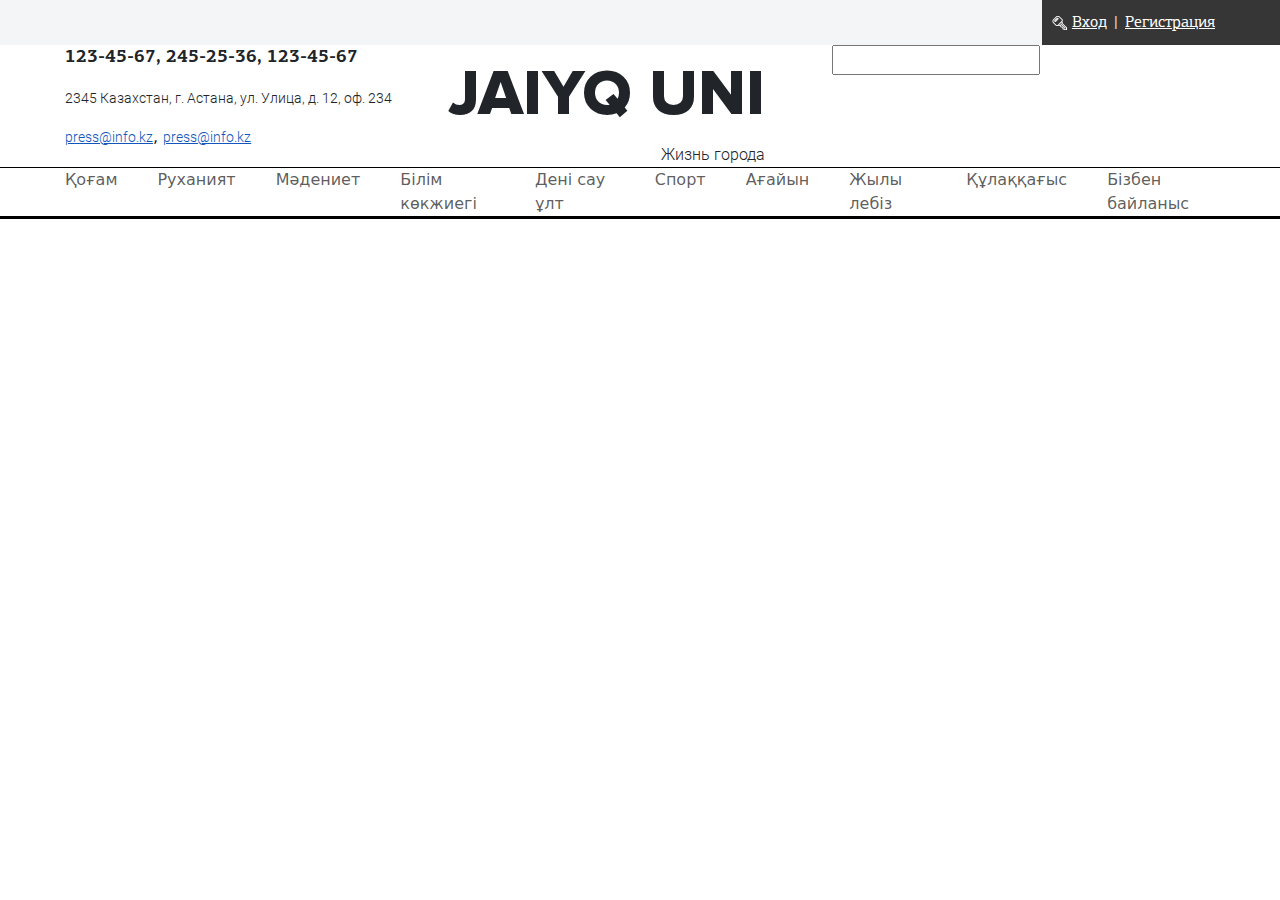
==== docs/index.html @ 7337d273 "navbar" ====
<!DOCTYPE html>
<html lang="en">

<head>
    <meta charset="UTF-8">
    <meta http-equiv="X-UA-Compatible" content="IE=edge">
    <meta name="viewport" content="width=device-width, initial-scale=1.0">
    <title>Gazeta</title>

    <link rel="stylesheet" href="assets/css/bootstrap.css">
    <link rel="stylesheet" href="style.css">

    <nav class="navbar navbar-expand-lg">
        <div class="headline">
            <p class="headline-text">
                <span>Құрметті оқырман! «Жайық үні - Жизнь города» газетінің II жартыжылдығына жазылу науқаны жүргізілуде! Құрметті оқырман! «Жайық үні - Жизнь города» газетінің II жартыжылдығына жазылу науқаны жүргізілуде!</span>
            </p>
            <div class="headline-login">
                <img class="headline-login__decoration" src="assets/images/key.png" alt="">
                <a href="#" class="headline-login__btn">Вход</a>
                <a href="#" class="headline-login__btn">Регистрация</a>
            </div>
        </div>
        <div class="navbar-content">
            <div class="navbar-contacts">
                <p class="navbar-contacts__tel">
                    123-45-67, 245-25-36, 123-45-67
                </p>
                <p class="navbar-contacts__address">
                    2345 Казахстан, г. Астана, ул. Улица, д. 12, оф. 234
                </p>
                <p class="navbar-contacts__email">
                    <a href="mailto:press@info.kz">press@info.kz</a>, <a href="mailto:press@info.kz">press@info.kz</a>
                </p>
            </div>
            <div class="navbar-logo">
                <span class="navbar-logo__wrapper">
                    <span class="navbar-logo__title">
                        JAIYQ UNI
                    </span>
                    <span class="navbar-logo__subtitle">
                        Жизнь города
                    </span>
                </span>
            </div>
            <div class="navbar-search">
                <input type="text">
            </div>
        </div>
        <button class="navbar-toggler" type="button" data-bs-toggle="collapse" data-bs-target="#navbarNav" aria-controls="navbarNav" aria-expanded="false" aria-label="Toggle navigation">
            <span class="navbar-toggler-icon"></span>
        </button>
        <div class="collapse navbar-collapse" id="navbarNav">
            <ul class="navbar-nav">
                <li class="nav-item">
                    <a class="nav-link" href="#">Қоғам</a>
                </li>
                <li class="nav-item">
                    <a class="nav-link" href="#">Руханият</a>
                </li>
                <li class="nav-item">
                    <a class="nav-link" href="#">Мәдениет</a>
                </li>
                <li class="nav-item">
                    <a class="nav-link" href="#">Білім көкжиегі</a>
                </li>
                <li class="nav-item">
                    <a class="nav-link" href="#">Дені сау ұлт</a>
                </li>
                <li class="nav-item">
                    <a class="nav-link" href="#">Спорт</a>
                </li>
                <li class="nav-item">
                    <a class="nav-link" href="#">Ағайын</a>
                </li>
                <li class="nav-item">
                    <a class="nav-link" href="#">Жылы лебіз</a>
                </li>
                <li class="nav-item">
                    <a class="nav-link" href="#">Құлаққағыс</a>
                </li>
                <li class="nav-item">
                    <a class="nav-link" href="#">Бізбен байланыс</a>
                </li>
            </ul>
        </div>
    </nav>
</head>

<body>


    <script src="assets/js/bootstrap.bundle.js"></script>

    <!-- Google tag (gtag.js) -->
    <script async src="https://www.googletagmanager.com/gtag/js?id=G-7WZF15NX96"></script>
    <script>
        window.dataLayer = window.dataLayer || [];

        function gtag() {
            dataLayer.push(arguments);
        }
        gtag('js', new Date());

        gtag('config', 'G-7WZF15NX96');
    </script>
</body>

</html>
---- docs/style.css ----
@font-face {
  font-family: "Roboto";
  src: url("assets/fonts/Roboto-Light.ttf") format("truetype");
  font-weight: 300;
  font-display: swap;
}
@font-face {
  font-family: "PF Centro Slab Pro";
  src: url("assets/fonts/PFCentroSlabPro-Regular.otf") format("opentype");
  font-weight: 400;
  font-display: swap;
}
@font-face {
  font-family: "PF Centro Slab Pro";
  src: url("assets/fonts/PFCentroSlabPro-Bold.otf") format("opentype");
  font-weight: 700;
  font-display: swap;
}
@font-face {
  font-family: "Proxima Nova";
  src: url("assets/fonts/ProximaNova-Extrabld.ttf") format("truetype");
  font-weight: 800;
  font-display: swap;
}
.navbar {
  flex-wrap: wrap;
  padding: 0;
}
.navbar-content {
  flex-basis: 100%;
  display: flex;
  padding: 0 65px;
}
.navbar-nav {
  border-top: 1px solid #000;
  border-bottom: 3px solid #000;
  width: 100%;
  padding: 0 65px;
}
.navbar-contacts, .navbar-logo, .navbar-search {
  flex-basis: 33.33%;
}
.navbar-logo__title {
  font-family: "Proxima Nova", sans-serif;
  font-weight: 800;
  font-size: 65px;
  margin: 0;
}
.navbar-logo__subtitle {
  font-family: "Roboto", sans-serif;
  font-weight: 300;
  font-size: 16px;
  margin: 0;
}
.navbar-logo__wrapper {
  display: inline-flex;
  flex-direction: column;
  align-items: flex-end;
}
.navbar-contacts__tel {
  font-family: "PF Centro Slab Pro", sans-serif;
  font-weight: 700;
  font-size: 18px;
}
.navbar-contacts__address {
  font-family: "Roboto", sans-serif;
  font-weight: 300;
  font-size: 14px;
}
.navbar-contacts__email a {
  color: #1357bc;
  font-family: "Roboto", sans-serif;
  font-weight: 300;
  font-size: 14px;
}

.nav-link {
  padding: 0 !important;
}
.nav-item {
  margin-right: 40px;
}
.nav-item:last-child {
  margin-right: 0;
}

.headline {
  display: flex;
  flex-basis: 100%;
  justify-content: space-between;
  background: #f3f5f7;
  position: relative;
  height: 45px;
  padding: 0 65px;
}
.headline-text {
  overflow: hidden;
  max-width: 935px;
  margin: 0;
  display: flex;
  align-items: center;
  font-family: "Roboto", sans-serif;
  font-weight: 300;
  font-size: 14px;
}
.headline-text:hover span {
  animation-play-state: paused;
}
.headline-text span {
  white-space: nowrap;
  transform: translateX(-100%);
  animation: headline 30s infinite;
}
.headline-login {
  position: absolute;
  bottom: 0;
  right: 0;
  background: #363636;
  padding: 10px 65px 10px 10px;
}
.headline-login__btn {
  font-family: "PF Centro Slab Pro", sans-serif;
  font-weight: 400;
  background: none;
  border: none;
  color: #fff;
}
.headline-login__btn:first-of-type::after {
  content: "|";
  padding: 0 2px 0 7px;
}
.headline-login__btn:hover {
  text-decoration: underline dotted;
}
@keyframes headline {
  0% {
    transform: translateX(-100%);
  }
  100% {
    transform: translateX(0);
  }
}
/*# sourceMappingURL=style.css.map */
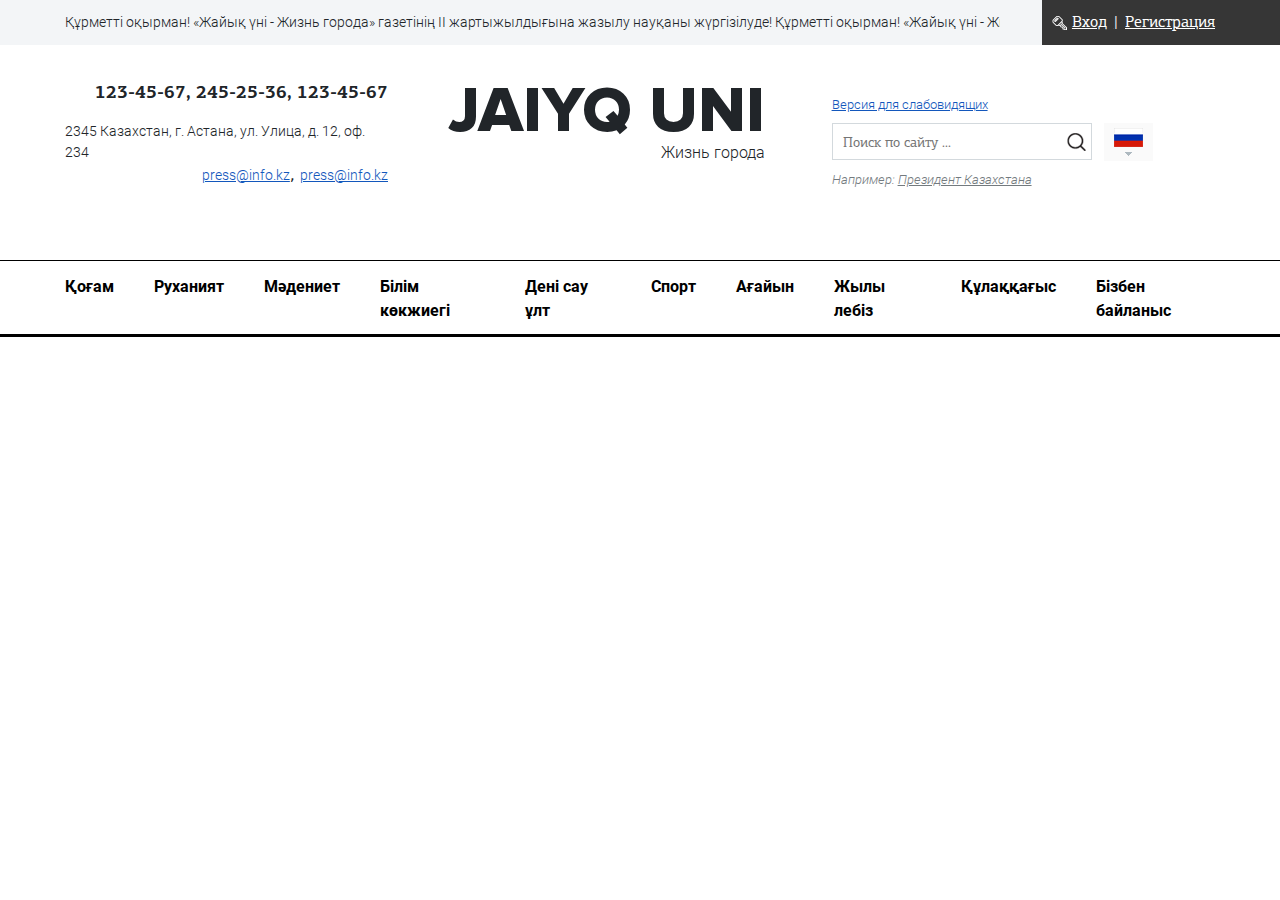
==== commit c674c530: "navbar" ====
--- a/docs/index.html
+++ b/docs/index.html
@@ -23,15 +23,17 @@
         </div>
         <div class="navbar-content">
             <div class="navbar-contacts">
-                <p class="navbar-contacts__tel">
-                    123-45-67, 245-25-36, 123-45-67
-                </p>
-                <p class="navbar-contacts__address">
-                    2345 Казахстан, г. Астана, ул. Улица, д. 12, оф. 234
-                </p>
-                <p class="navbar-contacts__email">
-                    <a href="mailto:press@info.kz">press@info.kz</a>, <a href="mailto:press@info.kz">press@info.kz</a>
-                </p>
+                <div class="navbar-contacts__wrapper">
+                    <p class="navbar-contacts__tel">
+                        123-45-67, 245-25-36, 123-45-67
+                    </p>
+                    <p class="navbar-contacts__address">
+                        2345 Казахстан, г. Астана, ул. Улица, д. 12, оф. 234
+                    </p>
+                    <p class="navbar-contacts__email">
+                        <a href="mailto:press@info.kz">press@info.kz</a>, <a href="mailto:press@info.kz">press@info.kz</a>
+                    </p>
+                </div>
             </div>
             <div class="navbar-logo">
                 <span class="navbar-logo__wrapper">
@@ -44,7 +46,15 @@
                 </span>
             </div>
             <div class="navbar-search">
-                <input type="text">
+                <div class="navbar-search__search-box">
+                    <a class="navbar-search__low-version" href="#">Версия для слабовидящих</a>
+                    <input class="navbar-search__input" type="text" placeholder="Поиск по сайту ...">
+                    <span class="navbar-search__example">Например: <a href="#">Президент Казахстана</a></span>
+                </div>
+                <div class="navbar-search__select-language">
+                    <img class="navbar-search__select-language__flag" src="assets/images/ru_flag.png" alt="">
+                    <img class="navbar-search__select-language__arrow" src="assets/images/arrow-bottom.png" alt="">
+                </div>
             </div>
         </div>
         <button class="navbar-toggler" type="button" data-bs-toggle="collapse" data-bs-target="#navbarNav" aria-controls="navbarNav" aria-expanded="false" aria-label="Toggle navigation">
--- a/docs/style.css
+++ b/docs/style.css
@@ -2,6 +2,19 @@
   font-family: "Roboto";
   src: url("assets/fonts/Roboto-Light.ttf") format("truetype");
   font-weight: 300;
+  font-display: swap;
+}
+@font-face {
+  font-family: "Roboto";
+  src: url("assets/fonts/Roboto-LightItalic.ttf") format("truetype");
+  font-weight: 300;
+  font-style: italic;
+  font-display: swap;
+}
+@font-face {
+  font-family: "Roboto";
+  src: url("assets/fonts/Roboto-Bold.ttf") format("truetype");
+  font-weight: 700;
   font-display: swap;
 }
 @font-face {
@@ -30,21 +43,82 @@
   flex-basis: 100%;
   display: flex;
   padding: 0 65px;
+  margin: 36px 0 57px 0;
 }
 .navbar-nav {
   border-top: 1px solid #000;
   border-bottom: 3px solid #000;
   width: 100%;
   padding: 0 65px;
+  padding-top: 14px;
+  padding-bottom: 11px;
 }
 .navbar-contacts, .navbar-logo, .navbar-search {
   flex-basis: 33.33%;
+}
+.navbar-search {
+  display: flex;
+  flex-wrap: wrap;
+  align-items: center;
+}
+.navbar-search__search-box {
+  flex-basis: 80%;
+  display: flex;
+  flex-direction: column;
+  max-width: 260px;
+  margin-right: 12px;
+}
+.navbar-search__low-version {
+  margin-bottom: 9px;
+  color: #1357bc;
+  font-family: "Roboto", sans-serif;
+  font-weight: 300;
+  font-size: 13px;
+}
+.navbar-search__select-language {
+  background: #fafafa;
+  padding: 5px 10px;
+  display: inline-flex;
+  flex-direction: column;
+  align-items: center;
+}
+.navbar-search__select-language__flag {
+  margin-bottom: 5px;
+}
+.navbar-search__example {
+  color: #737a7e;
+  font-family: "Roboto", sans-serif;
+  font-weight: 300;
+  font-style: italic;
+  font-size: 13px;
+}
+.navbar-search__example a {
+  color: inherit;
+}
+.navbar-search__input {
+  background: url("assets/images/search.png");
+  background-repeat: no-repeat;
+  background-position: 98%;
+  border: 1px solid #d3d9dd;
+  padding-right: 30px;
+  padding-left: 10px;
+  height: 37px;
+  margin-bottom: 10px;
+}
+.navbar-search__input::placeholder {
+  font-family: "PF Centro Slab Pro", sans-serif;
+  font-weight: 400;
+  font-size: 14px;
+}
+.navbar-search__input:focus {
+  outline: none;
 }
 .navbar-logo__title {
   font-family: "Proxima Nova", sans-serif;
   font-weight: 800;
   font-size: 65px;
   margin: 0;
+  line-height: 60px;
 }
 .navbar-logo__subtitle {
   font-family: "Roboto", sans-serif;
@@ -57,25 +131,39 @@
   flex-direction: column;
   align-items: flex-end;
 }
+.navbar-contacts__wrapper {
+  max-width: 323px;
+}
 .navbar-contacts__tel {
   font-family: "PF Centro Slab Pro", sans-serif;
   font-weight: 700;
   font-size: 18px;
+  margin: 0 0 13px 0;
+  text-align: end;
 }
 .navbar-contacts__address {
   font-family: "Roboto", sans-serif;
   font-weight: 300;
   font-size: 14px;
+  margin: 0;
+}
+.navbar-contacts__email {
+  text-align: end;
 }
 .navbar-contacts__email a {
   color: #1357bc;
   font-family: "Roboto", sans-serif;
   font-weight: 300;
   font-size: 14px;
+  margin: 0;
 }
 
 .nav-link {
   padding: 0 !important;
+  font-family: "Roboto", sans-serif;
+  font-weight: 700;
+  font-size: 16px;
+  color: #000;
 }
 .nav-item {
   margin-right: 40px;
@@ -95,6 +183,7 @@
 }
 .headline-text {
   overflow: hidden;
+  width: 100%;
   max-width: 935px;
   margin: 0;
   display: flex;
@@ -108,8 +197,8 @@
 }
 .headline-text span {
   white-space: nowrap;
-  transform: translateX(-100%);
-  animation: headline 30s infinite;
+  transform: translateX(0);
+  animation: headline 20s infinite;
 }
 .headline-login {
   position: absolute;
@@ -134,10 +223,10 @@
 }
 @keyframes headline {
   0% {
-    transform: translateX(-100%);
+    transform: translateX(50%);
   }
   100% {
-    transform: translateX(0);
+    transform: translateX(-40%);
   }
 }
 /*# sourceMappingURL=style.css.map */
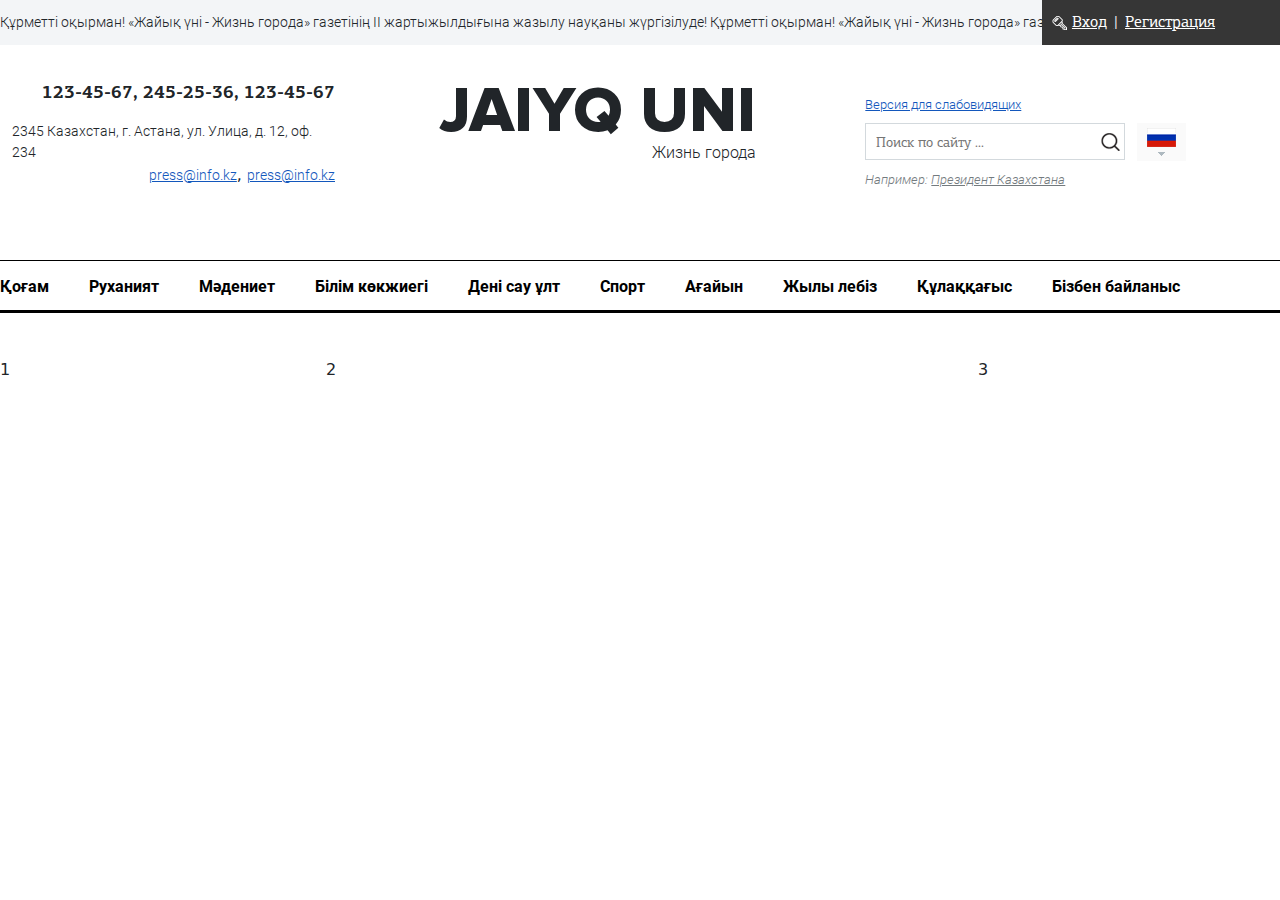
==== commit 2bf2223b: "first-screen" ====
--- a/docs/index.html
+++ b/docs/index.html
@@ -10,53 +10,53 @@
     <link rel="stylesheet" href="assets/css/bootstrap.css">
     <link rel="stylesheet" href="style.css">
 
-    <nav class="navbar navbar-expand-lg">
-        <div class="headline">
-            <p class="headline-text">
-                <span>Құрметті оқырман! «Жайық үні - Жизнь города» газетінің II жартыжылдығына жазылу науқаны жүргізілуде! Құрметті оқырман! «Жайық үні - Жизнь города» газетінің II жартыжылдығына жазылу науқаны жүргізілуде!</span>
-            </p>
-            <div class="headline-login">
-                <img class="headline-login__decoration" src="assets/images/key.png" alt="">
-                <a href="#" class="headline-login__btn">Вход</a>
-                <a href="#" class="headline-login__btn">Регистрация</a>
+    <div class="headline">
+        <p class="headline-text">
+            <span>Құрметті оқырман! «Жайық үні - Жизнь города» газетінің II жартыжылдығына жазылу науқаны жүргізілуде! Құрметті оқырман! «Жайық үні - Жизнь города» газетінің II жартыжылдығына жазылу науқаны жүргізілуде!</span>
+        </p>
+        <div class="headline-login">
+            <img class="headline-login__decoration" src="assets/images/key.png" alt="">
+            <a href="#" class="headline-login__btn">Вход</a>
+            <a href="#" class="headline-login__btn">Регистрация</a>
+        </div>
+    </div>
+    <div class="navbar-content row">
+        <div class="navbar-contacts col-12 col-lg-4">
+            <div class="navbar-contacts__wrapper">
+                <p class="navbar-contacts__tel">
+                    123-45-67, 245-25-36, 123-45-67
+                </p>
+                <p class="navbar-contacts__address">
+                    2345 Казахстан, г. Астана, ул. Улица, д. 12, оф. 234
+                </p>
+                <p class="navbar-contacts__email">
+                    <a href="mailto:press@info.kz">press@info.kz</a>, <a href="mailto:press@info.kz">press@info.kz</a>
+                </p>
             </div>
         </div>
-        <div class="navbar-content">
-            <div class="navbar-contacts">
-                <div class="navbar-contacts__wrapper">
-                    <p class="navbar-contacts__tel">
-                        123-45-67, 245-25-36, 123-45-67
-                    </p>
-                    <p class="navbar-contacts__address">
-                        2345 Казахстан, г. Астана, ул. Улица, д. 12, оф. 234
-                    </p>
-                    <p class="navbar-contacts__email">
-                        <a href="mailto:press@info.kz">press@info.kz</a>, <a href="mailto:press@info.kz">press@info.kz</a>
-                    </p>
-                </div>
+        <div class="navbar-logo col-12 col-lg-4">
+            <span class="navbar-logo__wrapper">
+                <span class="navbar-logo__title">
+                    JAIYQ UNI
+                </span>
+                <span class="navbar-logo__subtitle">
+                    Жизнь города
+                </span>
+            </span>
+        </div>
+        <div class="navbar-search col-12 col-lg-4">
+            <div class="navbar-search__search-box">
+                <a class="navbar-search__low-version" href="#">Версия для слабовидящих</a>
+                <input class="navbar-search__input" type="text" placeholder="Поиск по сайту ...">
+                <span class="navbar-search__example">Например: <a href="#">Президент Казахстана</a></span>
             </div>
-            <div class="navbar-logo">
-                <span class="navbar-logo__wrapper">
-                    <span class="navbar-logo__title">
-                        JAIYQ UNI
-                    </span>
-                    <span class="navbar-logo__subtitle">
-                        Жизнь города
-                    </span>
-                </span>
-            </div>
-            <div class="navbar-search">
-                <div class="navbar-search__search-box">
-                    <a class="navbar-search__low-version" href="#">Версия для слабовидящих</a>
-                    <input class="navbar-search__input" type="text" placeholder="Поиск по сайту ...">
-                    <span class="navbar-search__example">Например: <a href="#">Президент Казахстана</a></span>
-                </div>
-                <div class="navbar-search__select-language">
-                    <img class="navbar-search__select-language__flag" src="assets/images/ru_flag.png" alt="">
-                    <img class="navbar-search__select-language__arrow" src="assets/images/arrow-bottom.png" alt="">
-                </div>
+            <div class="navbar-search__select-language">
+                <img class="navbar-search__select-language__flag" src="assets/images/ru_flag.png" alt="">
+                <img class="navbar-search__select-language__arrow" src="assets/images/arrow-bottom.png" alt="">
             </div>
         </div>
+    </div>
+    <nav class="navbar navbar-expand-lg">
         <button class="navbar-toggler" type="button" data-bs-toggle="collapse" data-bs-target="#navbarNav" aria-controls="navbarNav" aria-expanded="false" aria-label="Toggle navigation">
             <span class="navbar-toggler-icon"></span>
         </button>
@@ -98,7 +98,11 @@
 </head>
 
 <body>
-
+    <div class="first-screen row">
+        <div class="col-3">1</div>
+        <div class="col-6">2</div>
+        <div class="col-3">3</div>
+    </div>
 
     <script src="assets/js/bootstrap.bundle.js"></script>
 
--- a/docs/style.css
+++ b/docs/style.css
@@ -41,20 +41,14 @@
 }
 .navbar-content {
   flex-basis: 100%;
-  display: flex;
-  padding: 0 65px;
   margin: 36px 0 57px 0;
 }
 .navbar-nav {
   border-top: 1px solid #000;
   border-bottom: 3px solid #000;
   width: 100%;
-  padding: 0 65px;
-  padding-top: 14px;
-  padding-bottom: 11px;
-}
-.navbar-contacts, .navbar-logo, .navbar-search {
-  flex-basis: 33.33%;
+  padding-top: 14px !important;
+  padding-bottom: 11px !important;
 }
 .navbar-search {
   display: flex;
@@ -172,6 +166,10 @@
   margin-right: 0;
 }
 
+.carousel-control-prev, .carousel-control-next {
+  color: #000;
+}
+
 .headline {
   display: flex;
   flex-basis: 100%;
@@ -179,12 +177,10 @@
   background: #f3f5f7;
   position: relative;
   height: 45px;
-  padding: 0 65px;
 }
 .headline-text {
   overflow: hidden;
   width: 100%;
-  max-width: 935px;
   margin: 0;
   display: flex;
   align-items: center;
@@ -223,10 +219,24 @@
 }
 @keyframes headline {
   0% {
-    transform: translateX(50%);
+    transform: translateX(100%);
   }
   100% {
-    transform: translateX(-40%);
+    transform: translateX(-100%);
   }
 }
+
+.first-screen {
+  display: flex;
+  margin-top: 45px;
+}
+.first-screen__item {
+  flex-basis: 26.34%;
+}
+.first-screen__item--first {
+  flex-basis: 24.33%;
+}
+.first-screen__item--second {
+  flex-basis: 49.33%;
+}
 /*# sourceMappingURL=style.css.map */
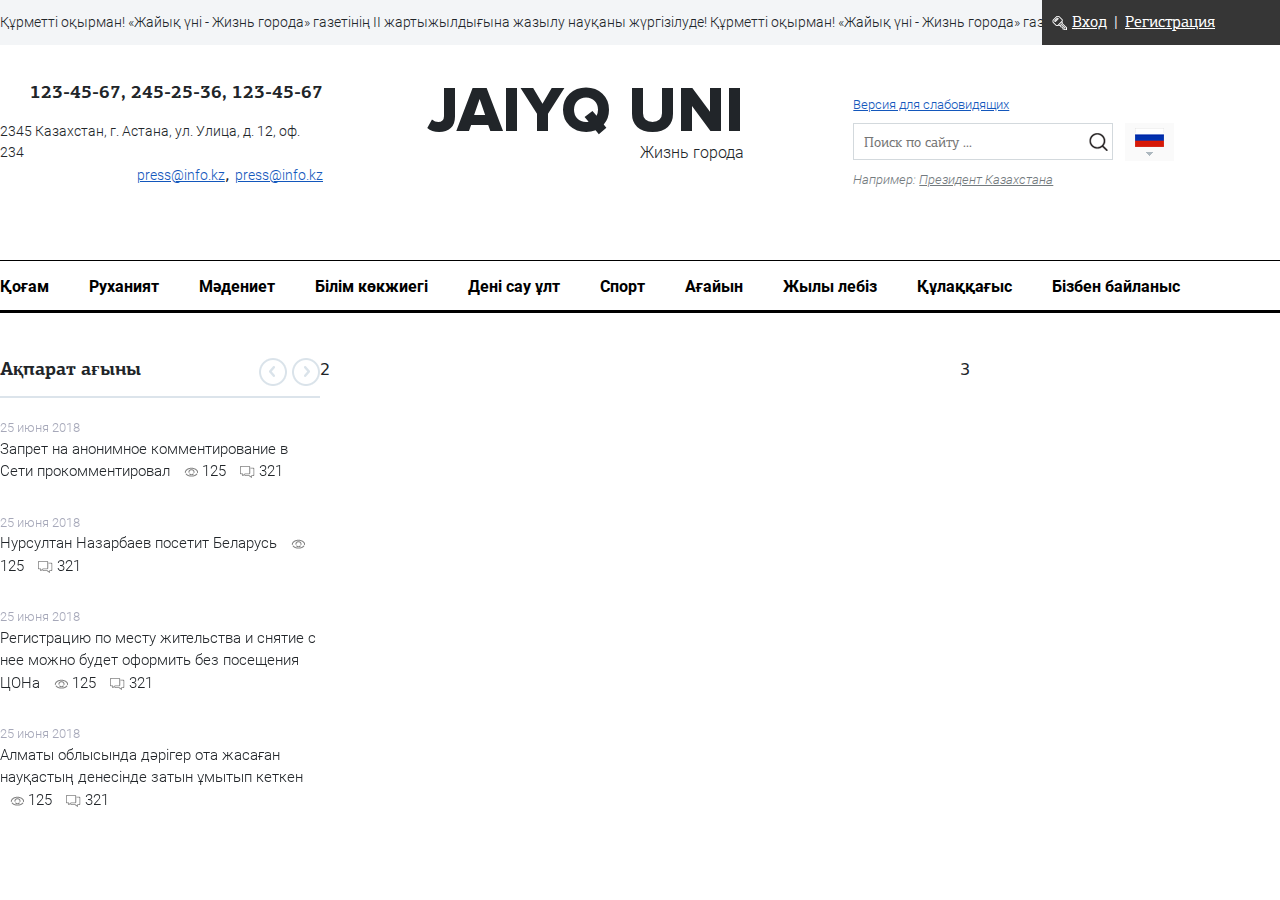
==== commit b225192e: "first-screen" ====
--- a/docs/index.html
+++ b/docs/index.html
@@ -99,7 +99,155 @@
 
 <body>
     <div class="first-screen row">
-        <div class="col-3">1</div>
+        <div class="col-3">
+            <div id="carouselExampleControls" class="carousel slide" data-bs-ride="carousel">
+                <div class="first-screen__slider-header">
+                    <span class="first-screen__slider-header__title">Ақпарат ағыны</span>
+                    <div>
+                        <button class="first-screen__slider-buttons" type="button" data-bs-target="#carouselExampleControls" data-bs-slide="prev">
+                            <img src="assets/images/arrow-left.png" alt="">
+                        </button>
+                        <button class="first-screen__slider-buttons" type="button" data-bs-target="#carouselExampleControls" data-bs-slide="next">
+                            <img src="assets/images/arrow-right.png" alt="">
+                        </button>
+                    </div>
+                </div>
+                <div class="carousel-inner">
+                    <div class="carousel-item active">
+                        <div class="first-screen__slider-news">
+                            <span class="first-screen__slider-news__date">
+                                25 июня 2018
+                            </span>
+                            <span class="first-screen__slider-news__title">
+                                Запрет на анонимное комментирование в Сети прокомментировал
+                                <span class="first-screen__slider-news__views">
+                                    <img class="first-screen__slider-news__views-img" src="assets/images/eye.png" alt="">
+                                    125
+                                </span>
+                                <span class="first-screen__slider-news__comments">
+                                    <img src="assets/images/comment.png" alt="" class="first-screen__slider-news__comments-img">
+                                    321
+                                </span>
+                            </span>
+                        </div>
+                        <div class="first-screen__slider-news">
+                            <span class="first-screen__slider-news__date">
+                                25 июня 2018
+                            </span>
+                            <span class="first-screen__slider-news__title">
+                                Нурсултан Назарбаев посетит Беларусь
+                                <span class="first-screen__slider-news__views">
+                                    <img class="first-screen__slider-news__views-img" src="assets/images/eye.png" alt="">
+                                    125
+                                </span>
+                                <span class="first-screen__slider-news__comments">
+                                    <img src="assets/images/comment.png" alt="" class="first-screen__slider-news__comments-img">
+                                    321
+                                </span>
+                            </span>
+                        </div>
+                        <div class="first-screen__slider-news">
+                            <span class="first-screen__slider-news__date">
+                                25 июня 2018
+                            </span>
+                            <span class="first-screen__slider-news__title">
+                                Регистрацию по месту жительства и снятие с нее можно будет оформить без посещения ЦОНа
+                                <span class="first-screen__slider-news__views">
+                                    <img class="first-screen__slider-news__views-img" src="assets/images/eye.png" alt="">
+                                    125
+                                </span>
+                                <span class="first-screen__slider-news__comments">
+                                    <img src="assets/images/comment.png" alt="" class="first-screen__slider-news__comments-img">
+                                    321
+                                </span>
+                            </span>
+                        </div>
+                        <div class="first-screen__slider-news">
+                            <span class="first-screen__slider-news__date">
+                                25 июня 2018
+                            </span>
+                            <span class="first-screen__slider-news__title">
+                                Алматы облысында дәрігер ота жасаған науқастың денесінде затын ұмытып кеткен
+                                <span class="first-screen__slider-news__views">
+                                    <img class="first-screen__slider-news__views-img" src="assets/images/eye.png" alt="">
+                                    125
+                                </span>
+                                <span class="first-screen__slider-news__comments">
+                                    <img src="assets/images/comment.png" alt="" class="first-screen__slider-news__comments-img">
+                                    321
+                                </span>
+                            </span>
+                        </div>
+                    </div>
+                    <div class="carousel-item">
+                        <div class="first-screen__slider-news">
+                            <span class="first-screen__slider-news__date">
+                                25 июня 2018
+                            </span>
+                            <span class="first-screen__slider-news__title">
+                                Lorem ipsum dolor sit amet.
+                                <span class="first-screen__slider-news__views">
+                                    <img class="first-screen__slider-news__views-img" src="assets/images/eye.png" alt="">
+                                    125
+                                </span>
+                                <span class="first-screen__slider-news__comments">
+                                    <img src="assets/images/comment.png" alt="" class="first-screen__slider-news__comments-img">
+                                    321
+                                </span>
+                            </span>
+                        </div>
+                        <div class="first-screen__slider-news">
+                            <span class="first-screen__slider-news__date">
+                                25 июня 2018
+                            </span>
+                            <span class="first-screen__slider-news__title">
+                                Lorem ipsum dolor sit amet.
+                                <span class="first-screen__slider-news__views">
+                                    <img class="first-screen__slider-news__views-img" src="assets/images/eye.png" alt="">
+                                    125
+                                </span>
+                                <span class="first-screen__slider-news__comments">
+                                    <img src="assets/images/comment.png" alt="" class="first-screen__slider-news__comments-img">
+                                    321
+                                </span>
+                            </span>
+                        </div>
+                        <div class="first-screen__slider-news">
+                            <span class="first-screen__slider-news__date">
+                                25 июня 2018
+                            </span>
+                            <span class="first-screen__slider-news__title">
+                                Lorem ipsum dolor sit amet.
+                                <span class="first-screen__slider-news__views">
+                                    <img class="first-screen__slider-news__views-img" src="assets/images/eye.png" alt="">
+                                    125
+                                </span>
+                                <span class="first-screen__slider-news__comments">
+                                    <img src="assets/images/comment.png" alt="" class="first-screen__slider-news__comments-img">
+                                    321
+                                </span>
+                            </span>
+                        </div>
+                        <div class="first-screen__slider-news">
+                            <span class="first-screen__slider-news__date">
+                                25 июня 2018
+                            </span>
+                            <span class="first-screen__slider-news__title">
+                                Lorem ipsum dolor sit amet.
+                                <span class="first-screen__slider-news__views">
+                                    <img class="first-screen__slider-news__views-img" src="assets/images/eye.png" alt="">
+                                    125
+                                </span>
+                                <span class="first-screen__slider-news__comments">
+                                    <img src="assets/images/comment.png" alt="" class="first-screen__slider-news__comments-img">
+                                    321
+                                </span>
+                            </span>
+                        </div>
+                    </div>
+                </div>
+            </div>
+        </div>
         <div class="col-6">2</div>
         <div class="col-3">3</div>
     </div>
--- a/docs/style.css
+++ b/docs/style.css
@@ -166,8 +166,8 @@
   margin-right: 0;
 }
 
-.carousel-control-prev, .carousel-control-next {
-  color: #000;
+.row {
+  --bs-gutter-x: 0 !important;
 }
 
 .headline {
@@ -227,8 +227,10 @@
 }
 
 .first-screen {
-  display: flex;
   margin-top: 45px;
+}
+.first-screen .carousel-inner {
+  padding-top: 20px;
 }
 .first-screen__item {
   flex-basis: 26.34%;
@@ -239,4 +241,47 @@
 .first-screen__item--second {
   flex-basis: 49.33%;
 }
+.first-screen__slider-header {
+  display: flex;
+  justify-content: space-between;
+  border-bottom: 2px solid #dce4eb;
+  padding-bottom: 10px;
+}
+.first-screen__slider-header__title {
+  font-family: "PF Centro Slab Pro";
+  font-weight: 700;
+  font-size: 18px;
+}
+.first-screen__slider-buttons {
+  border: none;
+  background: none;
+  padding: 0;
+}
+.first-screen__slider-news {
+  display: flex;
+  flex-wrap: wrap;
+  margin-bottom: 30px;
+  align-items: flex-end;
+}
+.first-screen__slider-news:last-child {
+  margin-bottom: 0;
+}
+.first-screen__slider-news__date {
+  flex-basis: 100%;
+  color: #a6a8b9;
+  font-family: "Roboto", sans-serif;
+  font-weight: 400;
+  font-size: 13px;
+}
+.first-screen__slider-news__title {
+  font-family: "Roboto", sans-serif;
+  font-weight: 400;
+  font-size: 15px;
+}
+.first-screen__slider-news__views {
+  margin-left: 10px;
+}
+.first-screen__slider-news__comments {
+  margin-left: 10px;
+}
 /*# sourceMappingURL=style.css.map */
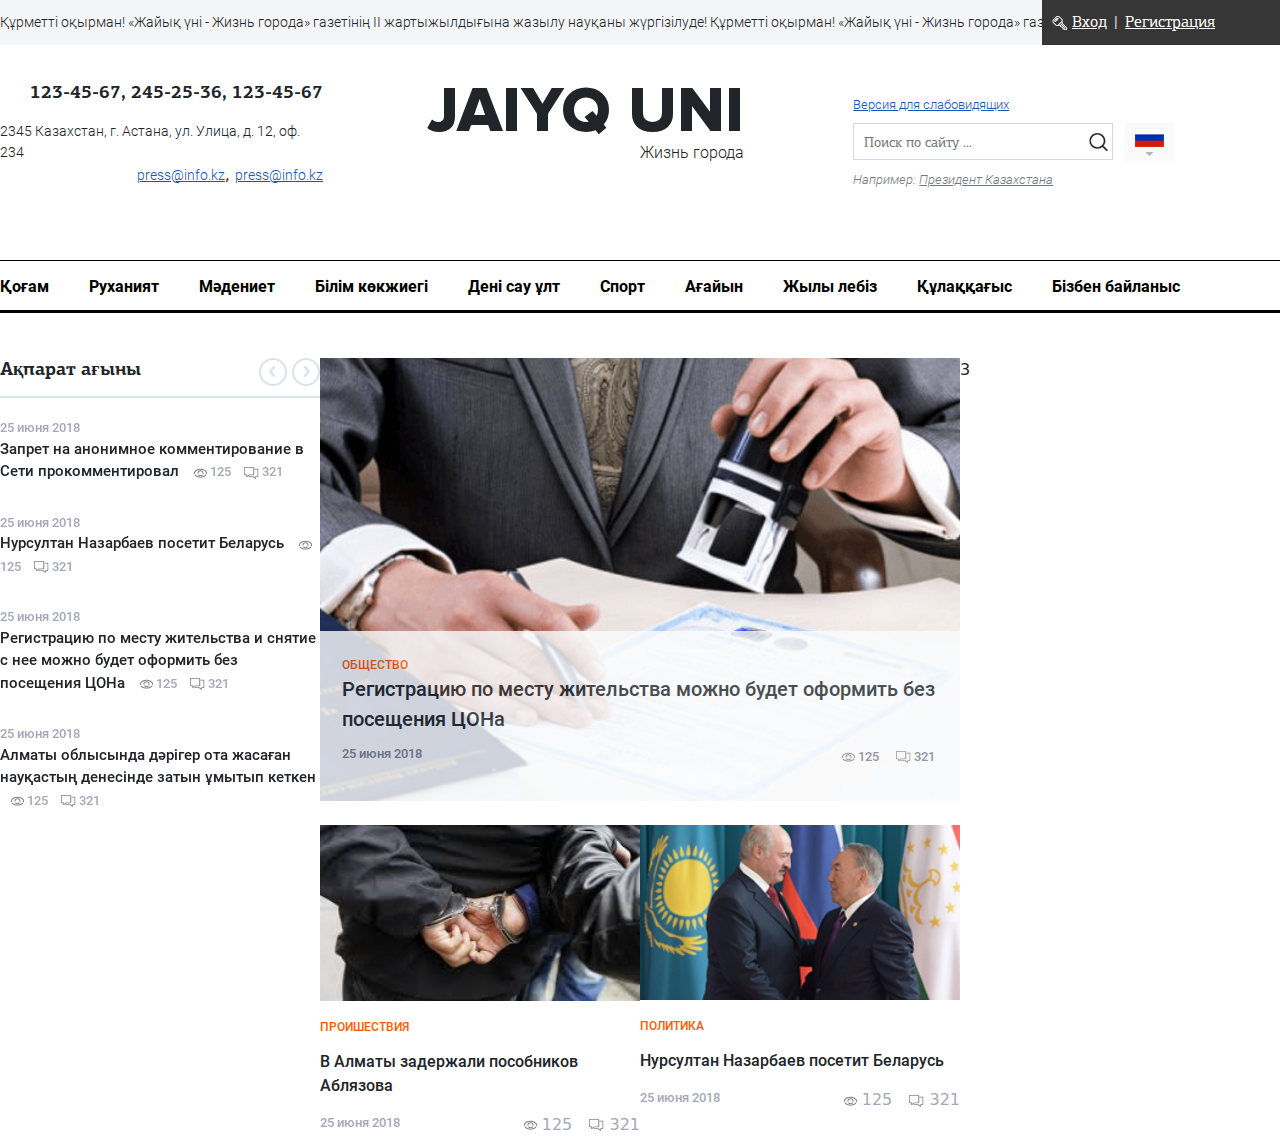
==== commit f6ffc15e: "first-screen" ====
--- a/docs/index.html
+++ b/docs/index.html
@@ -248,7 +248,67 @@
                 </div>
             </div>
         </div>
-        <div class="col-6">2</div>
+        <div class="col-6">
+            <div class="row">
+                <div class="col-12">
+                    <div class="first-screen__news-big">
+                        <img class="first-screen__news-big__bg" src="assets/images/news-1.png" alt="">
+                        <div class="first-screen__news-big__label">
+                            <span class="first-screen__news-big__label-category">Общество</span>
+                            <span class="first-screen__news-big__label-title">Регистрацию по месту жительства можно будет оформить без посещения ЦОНа</span>
+                            <span class="first-screen__news-big__label-date">25 июня 2018</span>
+
+                            <div class="first-screen__news-big__label-stats">
+                                <span class="first-screen__news-big__label-stats__views">
+                                    <img src="assets/images/eye.png" alt="" class="first-screen__news-big__label-stats__img">
+                                    125
+                                </span>
+                                <span class="first-screen__news-big__label-stats__comments">
+                                    <img src="assets/images/comment.png" alt="" class="first-screen__news-big__label-stats__img">
+                                    321
+                                </span>
+                            </div>
+                        </div>
+                    </div>
+                </div>
+                <div class="col-6">
+                    <div class="first-screen__news-small">
+                        <img class="first-screen__news-small__img" src="assets/images/news-2.png" alt="">
+                        <span class="first-screen__news-small__category">проишествия</span>
+                        <span class="first-screen__news-small__title">В Алматы задержали пособников Аблязова</span>
+                        <div class="first-screen__news-small__date">25 июня 2018</div>
+                        <div class="first-screen__news-small__stats">
+                            <span class="first-screen__news-small__stats__views">
+                                <img src="assets/images/eye.png" alt="" class="first-screen__news-small__stats__img">
+                                125
+                            </span>
+                            <span class="first-screen__news-small__stats__comments">
+                                <img src="assets/images/comment.png" alt="" class="first-screen__news-small__stats__img">
+                                321
+                            </span>
+                        </div>
+                    </div>
+                </div>
+                <div class="col-6">
+                    <div class="first-screen__news-small">
+                        <img class="first-screen__news-small__img" src="assets/images/news-3.png" alt="">
+                        <span class="first-screen__news-small__category">Политика</span>
+                        <span class="first-screen__news-small__title">Нурсултан Назарбаев посетит Беларусь</span>
+                        <div class="first-screen__news-small__date">25 июня 2018</div>
+                        <div class="first-screen__news-small__stats">
+                            <span class="first-screen__news-small__stats__views">
+                                <img src="assets/images/eye.png" alt="" class="first-screen__news-small__stats__img">
+                                125
+                            </span>
+                            <span class="first-screen__news-small__stats__comments">
+                                <img src="assets/images/comment.png" alt="" class="first-screen__news-small__stats__img">
+                                321
+                            </span>
+                        </div>
+                    </div>
+                </div>
+            </div>
+        </div>
         <div class="col-3">3</div>
     </div>
 
--- a/docs/style.css
+++ b/docs/style.css
@@ -15,6 +15,12 @@
   font-family: "Roboto";
   src: url("assets/fonts/Roboto-Bold.ttf") format("truetype");
   font-weight: 700;
+  font-display: swap;
+}
+@font-face {
+  font-family: "Roboto";
+  src: url("assets/fonts/Roboto-Medium.ttf") format("truetype");
+  font-weight: 500;
   font-display: swap;
 }
 @font-face {
@@ -280,8 +286,108 @@
 }
 .first-screen__slider-news__views {
   margin-left: 10px;
+  color: #a6a8b9;
+  font-family: "Roboto", sans-serif;
+  font-weight: 400;
+  font-size: 13px;
 }
 .first-screen__slider-news__comments {
   margin-left: 10px;
+  color: #a6a8b9;
+  font-family: "Roboto", sans-serif;
+  font-weight: 400;
+  font-size: 13px;
+}
+.first-screen__news-big {
+  position: relative;
+  margin-bottom: 24px;
+}
+.first-screen__news-big__bg {
+  width: 100%;
+}
+.first-screen__news-big__label {
+  padding: 25px 25px 34px 22px;
+  position: absolute;
+  bottom: 0;
+  left: 0;
+  background: #fafcfe;
+  opacity: 0.8;
+  width: 100%;
+  height: 170px;
+  display: flex;
+  flex-wrap: wrap;
+}
+.first-screen__news-big__label-category {
+  flex-basis: 100%;
+  color: #ff5a00;
+  font-family: "Roboto", sans-serif;
+  font-weight: 500;
+  font-size: 12px;
+  text-transform: uppercase;
+}
+.first-screen__news-big__label-date {
+  margin-right: auto;
+  color: #7c7e94;
+  font-family: "Roboto", sans-serif;
+  font-weight: 400;
+  font-size: 13px;
+}
+.first-screen__news-big__label-title {
+  flex-basis: 100%;
+  font-family: "Roboto", sans-serif;
+  font-weight: 500;
+  font-size: 20px;
+  margin-bottom: 10px;
+}
+.first-screen__news-big__label-stats__views {
+  margin-right: 14px;
+  color: #7c7e94;
+  font-family: "Roboto", sans-serif;
+  font-weight: 400;
+  font-size: 13px;
+}
+.first-screen__news-big__label-stats__comments {
+  color: #7c7e94;
+  font-family: "Roboto", sans-serif;
+  font-weight: 400;
+  font-size: 13px;
+}
+.first-screen__news-small {
+  display: flex;
+  flex-wrap: wrap;
+}
+.first-screen__news-small__img {
+  width: 100%;
+  margin-bottom: 17px;
+}
+.first-screen__news-small__category {
+  flex-basis: 100%;
+  color: #ff5a00;
+  text-transform: uppercase;
+  font-family: "Roboto", sans-serif;
+  font-weight: 500;
+  font-size: 12px;
+  margin-bottom: 14px;
+}
+.first-screen__news-small__title {
+  flex-basis: 100%;
+  font-family: "Roboto", sans-serif;
+  font-weight: 500;
+  font-size: 16px;
+  margin-bottom: 15px;
+}
+.first-screen__news-small__date {
+  margin-right: auto;
+  color: #a6a8b9;
+  font-family: "Roboto", sans-serif;
+  font-weight: 400;
+  font-size: 13px;
+}
+.first-screen__news-small__stats__views {
+  color: #a6a8b9;
+}
+.first-screen__news-small__stats__comments {
+  margin-left: 12px;
+  color: #a6a8b9;
 }
 /*# sourceMappingURL=style.css.map */
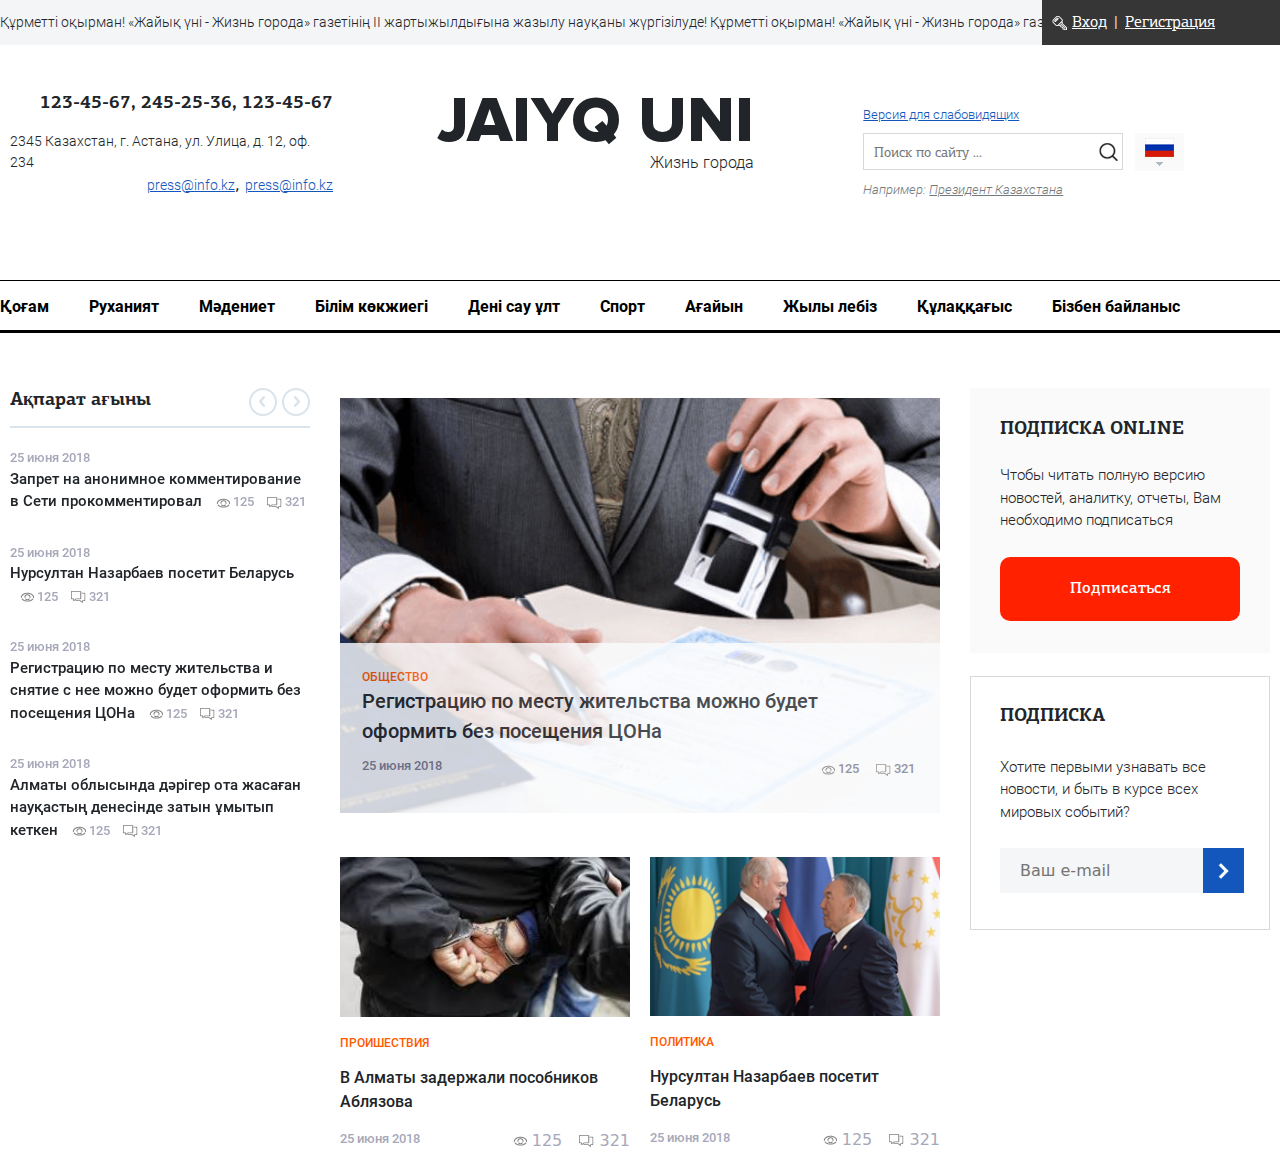
==== commit 73d7f27b: "first-screen" ====
--- a/docs/index.html
+++ b/docs/index.html
@@ -309,7 +309,40 @@
                 </div>
             </div>
         </div>
-        <div class="col-3">3</div>
+        <div class="col-3">
+            <div class="subsrcibe-online">
+                <span class="subsrcibe-online__title">Подписка online</span>
+                <span class="subsrcibe-online__subtitle">Чтобы читать полную версию новостей, аналитку, отчеты, Вам необходимо подписаться</span>
+                <button class="subsrcibe-online__btn" data-bs-toggle="modal" data-bs-target="#exampleModal">Подписаться</button>
+            </div>
+            <div class="subsrcibe">
+                <span class="subsrcibe-title">Подписка</span>
+                <span class="subsrcibe-subtitle">Хотите первыми узнавать все новости, и быть в курсе всех мировых событий?</span>
+
+                <form class="subsrcibe-form" action="#" method="POST">
+                    <input type="email" placeholder="Ваш e-mail" class="subsrcibe-input">
+                    <button class="subsrcibe-btn">
+                        <img src="assets/images/btn-arrow.png" alt="">
+                    </button>
+                </form>
+            </div>
+        </div>
+    </div>
+    <div class="modal fade" id="exampleModal" tabindex="-1" aria-labelledby="exampleModalLabel" aria-hidden="true">
+        <div class="modal-dialog">
+            <div class="modal-content">
+                <div class="modal-header">
+                    <h1 class="modal-title fs-5" id="exampleModalLabel">Подписка на рассылку</h1>
+                    <button type="button" class="btn-close" data-bs-dismiss="modal" aria-label="Close"></button>
+                </div>
+                <div class="modal-body">
+                    Test
+                </div>
+                <div class="modal-footer">
+                    <button type="button" class="btn btn-secondary" data-bs-dismiss="modal">Закрыть</button>
+                </div>
+            </div>
+        </div>
     </div>
 
     <script src="assets/js/bootstrap.bundle.js"></script>
--- a/docs/style.css
+++ b/docs/style.css
@@ -27,6 +27,12 @@
   font-family: "PF Centro Slab Pro";
   src: url("assets/fonts/PFCentroSlabPro-Regular.otf") format("opentype");
   font-weight: 400;
+  font-display: swap;
+}
+@font-face {
+  font-family: "PF Centro Slab Pro";
+  src: url("assets/fonts/PFCentroSlabPro-Medium.otf") format("opentype");
+  font-weight: 500;
   font-display: swap;
 }
 @font-face {
@@ -175,6 +181,9 @@
 .row {
   --bs-gutter-x: 0 !important;
 }
+.row > * {
+  padding: 10px;
+}
 
 .headline {
   display: flex;
@@ -390,4 +399,82 @@
   margin-left: 12px;
   color: #a6a8b9;
 }
+
+.subsrcibe-online {
+  display: flex;
+  flex-wrap: wrap;
+  background: #fafafa;
+  padding: 29px 30px 32px 30px;
+  margin-bottom: 23px;
+}
+.subsrcibe-online__title {
+  flex-basis: 100%;
+  font-family: "PF Centro Slab Pro", sans-serif;
+  font-weight: 700;
+  font-size: 18px;
+  text-transform: uppercase;
+  margin-bottom: 20px;
+}
+.subsrcibe-online__subtitle {
+  flex-basis: 100%;
+  font-family: "Roboto", sans-serif;
+  font-weight: 300;
+  font-size: 15px;
+  margin-bottom: 25px;
+}
+.subsrcibe-online__btn {
+  flex-basis: 100%;
+  background: #ff2100;
+  border: none;
+  padding: 20px 0;
+  border-radius: 10px;
+  color: #fff;
+  font-family: "PF Centro Slab Pro", sans-serif;
+  font-weight: 500;
+  font-size: 16px;
+}
+
+.subsrcibe {
+  border: 1px solid #d3d9dd;
+  display: flex;
+  flex-wrap: wrap;
+  padding: 27px 25px 36px 29px;
+}
+.subsrcibe-title {
+  flex-basis: 100%;
+  margin-bottom: 25px;
+  font-family: "PF Centro Slab Pro", sans-serif;
+  font-weight: 700;
+  font-size: 18px;
+  text-transform: uppercase;
+}
+.subsrcibe-subtitle {
+  flex-basis: 100%;
+  margin-bottom: 25px;
+  font-family: "Roboto", sans-serif;
+  font-weight: 300;
+  font-size: 15px;
+}
+.subsrcibe-form {
+  display: inline-flex;
+}
+.subsrcibe-btn {
+  background: #1357bc;
+  border: none;
+  width: 48px;
+  height: 45px;
+}
+.subsrcibe-form {
+  flex-basis: 100%;
+}
+.subsrcibe-input {
+  border: none;
+  display: block;
+  padding: 0 0 0 20px;
+  background: #f5f6f8;
+  width: 100%;
+}
+.subsrcibe-input:focus {
+  outline: none;
+}
 /*# sourceMappingURL=style.css.map */
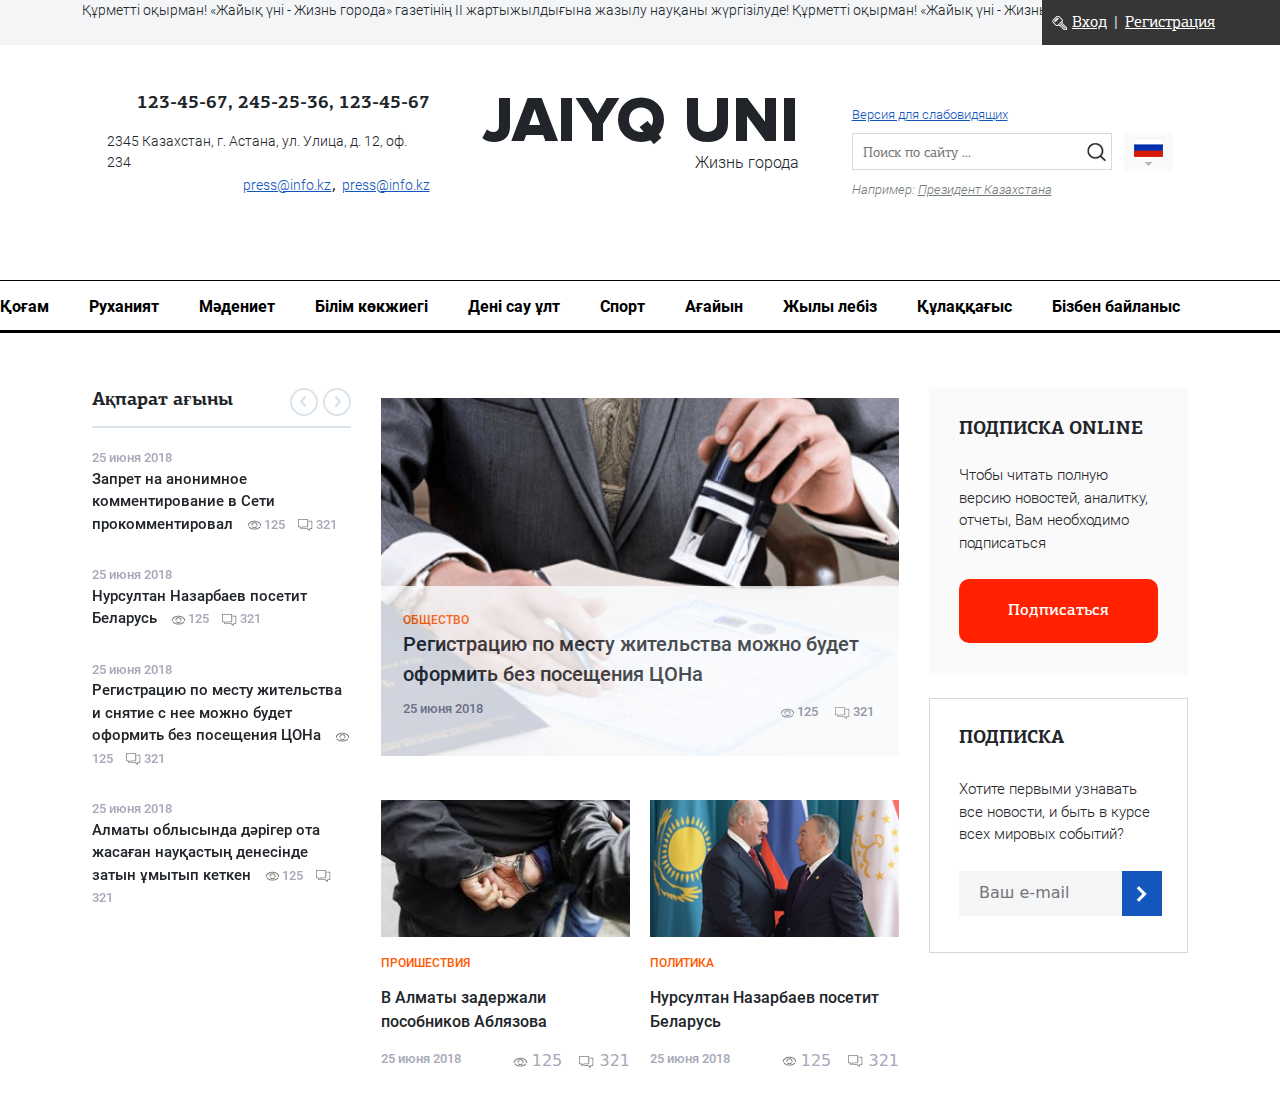
==== commit 88b4ecf9: "first-screen" ====
--- a/docs/index.html
+++ b/docs/index.html
@@ -11,48 +11,52 @@
     <link rel="stylesheet" href="style.css">
 
     <div class="headline">
-        <p class="headline-text">
-            <span>Құрметті оқырман! «Жайық үні - Жизнь города» газетінің II жартыжылдығына жазылу науқаны жүргізілуде! Құрметті оқырман! «Жайық үні - Жизнь города» газетінің II жартыжылдығына жазылу науқаны жүргізілуде!</span>
-        </p>
-        <div class="headline-login">
-            <img class="headline-login__decoration" src="assets/images/key.png" alt="">
-            <a href="#" class="headline-login__btn">Вход</a>
-            <a href="#" class="headline-login__btn">Регистрация</a>
+        <div class="container">
+            <p class="headline-text">
+                <span>Құрметті оқырман! «Жайық үні - Жизнь города» газетінің II жартыжылдығына жазылу науқаны жүргізілуде! Құрметті оқырман! «Жайық үні - Жизнь города» газетінің II жартыжылдығына жазылу науқаны жүргізілуде!</span>
+            </p>
+            <div class="headline-login">
+                <img class="headline-login__decoration" src="assets/images/key.png" alt="">
+                <a href="#" class="headline-login__btn">Вход</a>
+                <a href="#" class="headline-login__btn">Регистрация</a>
+            </div>
         </div>
     </div>
-    <div class="navbar-content row">
-        <div class="navbar-contacts col-12 col-lg-4">
-            <div class="navbar-contacts__wrapper">
-                <p class="navbar-contacts__tel">
-                    123-45-67, 245-25-36, 123-45-67
-                </p>
-                <p class="navbar-contacts__address">
-                    2345 Казахстан, г. Астана, ул. Улица, д. 12, оф. 234
-                </p>
-                <p class="navbar-contacts__email">
-                    <a href="mailto:press@info.kz">press@info.kz</a>, <a href="mailto:press@info.kz">press@info.kz</a>
-                </p>
-            </div>
-        </div>
-        <div class="navbar-logo col-12 col-lg-4">
-            <span class="navbar-logo__wrapper">
-                <span class="navbar-logo__title">
-                    JAIYQ UNI
+    <div class="container">
+        <div class="navbar-content row">
+            <div class="navbar-contacts col-12 col-lg-4">
+                <div class="navbar-contacts__wrapper">
+                    <p class="navbar-contacts__tel">
+                        123-45-67, 245-25-36, 123-45-67
+                    </p>
+                    <p class="navbar-contacts__address">
+                        2345 Казахстан, г. Астана, ул. Улица, д. 12, оф. 234
+                    </p>
+                    <p class="navbar-contacts__email">
+                        <a href="mailto:press@info.kz">press@info.kz</a>, <a href="mailto:press@info.kz">press@info.kz</a>
+                    </p>
+                </div>
+            </div>
+            <div class="navbar-logo col-12 col-lg-4">
+                <span class="navbar-logo__wrapper">
+                    <span class="navbar-logo__title">
+                        JAIYQ UNI
+                    </span>
+                    <span class="navbar-logo__subtitle">
+                        Жизнь города
+                    </span>
                 </span>
-                <span class="navbar-logo__subtitle">
-                    Жизнь города
-                </span>
-            </span>
-        </div>
-        <div class="navbar-search col-12 col-lg-4">
-            <div class="navbar-search__search-box">
-                <a class="navbar-search__low-version" href="#">Версия для слабовидящих</a>
-                <input class="navbar-search__input" type="text" placeholder="Поиск по сайту ...">
-                <span class="navbar-search__example">Например: <a href="#">Президент Казахстана</a></span>
-            </div>
-            <div class="navbar-search__select-language">
-                <img class="navbar-search__select-language__flag" src="assets/images/ru_flag.png" alt="">
-                <img class="navbar-search__select-language__arrow" src="assets/images/arrow-bottom.png" alt="">
+            </div>
+            <div class="navbar-search col-12 col-lg-4">
+                <div class="navbar-search__search-box">
+                    <a class="navbar-search__low-version" href="#">Версия для слабовидящих</a>
+                    <input class="navbar-search__input" type="text" placeholder="Поиск по сайту ...">
+                    <span class="navbar-search__example">Например: <a href="#">Президент Казахстана</a></span>
+                </div>
+                <div class="navbar-search__select-language">
+                    <img class="navbar-search__select-language__flag" src="assets/images/ru_flag.png" alt="">
+                    <img class="navbar-search__select-language__arrow" src="assets/images/arrow-bottom.png" alt="">
+                </div>
             </div>
         </div>
     </div>
@@ -98,233 +102,235 @@
 </head>
 
 <body>
-    <div class="first-screen row">
-        <div class="col-3">
-            <div id="carouselExampleControls" class="carousel slide" data-bs-ride="carousel">
-                <div class="first-screen__slider-header">
-                    <span class="first-screen__slider-header__title">Ақпарат ағыны</span>
-                    <div>
-                        <button class="first-screen__slider-buttons" type="button" data-bs-target="#carouselExampleControls" data-bs-slide="prev">
-                            <img src="assets/images/arrow-left.png" alt="">
+    <div class="container">
+        <div class="first-screen row">
+            <div class="col-12 col-lg-3">
+                <div id="carouselExampleControls" class="carousel slide" data-bs-ride="carousel">
+                    <div class="first-screen__slider-header">
+                        <span class="first-screen__slider-header__title">Ақпарат ағыны</span>
+                        <div>
+                            <button class="first-screen__slider-buttons" type="button" data-bs-target="#carouselExampleControls" data-bs-slide="prev">
+                                <img src="assets/images/arrow-left.png" alt="">
+                            </button>
+                            <button class="first-screen__slider-buttons" type="button" data-bs-target="#carouselExampleControls" data-bs-slide="next">
+                                <img src="assets/images/arrow-right.png" alt="">
+                            </button>
+                        </div>
+                    </div>
+                    <div class="carousel-inner">
+                        <div class="carousel-item active">
+                            <div class="first-screen__slider-news">
+                                <span class="first-screen__slider-news__date">
+                                    25 июня 2018
+                                </span>
+                                <span class="first-screen__slider-news__title">
+                                    Запрет на анонимное комментирование в Сети прокомментировал
+                                    <span class="first-screen__slider-news__views">
+                                        <img class="first-screen__slider-news__views-img" src="assets/images/eye.png" alt="">
+                                        125
+                                    </span>
+                                    <span class="first-screen__slider-news__comments">
+                                        <img src="assets/images/comment.png" alt="" class="first-screen__slider-news__comments-img">
+                                        321
+                                    </span>
+                                </span>
+                            </div>
+                            <div class="first-screen__slider-news">
+                                <span class="first-screen__slider-news__date">
+                                    25 июня 2018
+                                </span>
+                                <span class="first-screen__slider-news__title">
+                                    Нурсултан Назарбаев посетит Беларусь
+                                    <span class="first-screen__slider-news__views">
+                                        <img class="first-screen__slider-news__views-img" src="assets/images/eye.png" alt="">
+                                        125
+                                    </span>
+                                    <span class="first-screen__slider-news__comments">
+                                        <img src="assets/images/comment.png" alt="" class="first-screen__slider-news__comments-img">
+                                        321
+                                    </span>
+                                </span>
+                            </div>
+                            <div class="first-screen__slider-news">
+                                <span class="first-screen__slider-news__date">
+                                    25 июня 2018
+                                </span>
+                                <span class="first-screen__slider-news__title">
+                                    Регистрацию по месту жительства и снятие с нее можно будет оформить без посещения ЦОНа
+                                    <span class="first-screen__slider-news__views">
+                                        <img class="first-screen__slider-news__views-img" src="assets/images/eye.png" alt="">
+                                        125
+                                    </span>
+                                    <span class="first-screen__slider-news__comments">
+                                        <img src="assets/images/comment.png" alt="" class="first-screen__slider-news__comments-img">
+                                        321
+                                    </span>
+                                </span>
+                            </div>
+                            <div class="first-screen__slider-news">
+                                <span class="first-screen__slider-news__date">
+                                    25 июня 2018
+                                </span>
+                                <span class="first-screen__slider-news__title">
+                                    Алматы облысында дәрігер ота жасаған науқастың денесінде затын ұмытып кеткен
+                                    <span class="first-screen__slider-news__views">
+                                        <img class="first-screen__slider-news__views-img" src="assets/images/eye.png" alt="">
+                                        125
+                                    </span>
+                                    <span class="first-screen__slider-news__comments">
+                                        <img src="assets/images/comment.png" alt="" class="first-screen__slider-news__comments-img">
+                                        321
+                                    </span>
+                                </span>
+                            </div>
+                        </div>
+                        <div class="carousel-item">
+                            <div class="first-screen__slider-news">
+                                <span class="first-screen__slider-news__date">
+                                    25 июня 2018
+                                </span>
+                                <span class="first-screen__slider-news__title">
+                                    Lorem ipsum dolor sit amet.
+                                    <span class="first-screen__slider-news__views">
+                                        <img class="first-screen__slider-news__views-img" src="assets/images/eye.png" alt="">
+                                        125
+                                    </span>
+                                    <span class="first-screen__slider-news__comments">
+                                        <img src="assets/images/comment.png" alt="" class="first-screen__slider-news__comments-img">
+                                        321
+                                    </span>
+                                </span>
+                            </div>
+                            <div class="first-screen__slider-news">
+                                <span class="first-screen__slider-news__date">
+                                    25 июня 2018
+                                </span>
+                                <span class="first-screen__slider-news__title">
+                                    Lorem ipsum dolor sit amet.
+                                    <span class="first-screen__slider-news__views">
+                                        <img class="first-screen__slider-news__views-img" src="assets/images/eye.png" alt="">
+                                        125
+                                    </span>
+                                    <span class="first-screen__slider-news__comments">
+                                        <img src="assets/images/comment.png" alt="" class="first-screen__slider-news__comments-img">
+                                        321
+                                    </span>
+                                </span>
+                            </div>
+                            <div class="first-screen__slider-news">
+                                <span class="first-screen__slider-news__date">
+                                    25 июня 2018
+                                </span>
+                                <span class="first-screen__slider-news__title">
+                                    Lorem ipsum dolor sit amet.
+                                    <span class="first-screen__slider-news__views">
+                                        <img class="first-screen__slider-news__views-img" src="assets/images/eye.png" alt="">
+                                        125
+                                    </span>
+                                    <span class="first-screen__slider-news__comments">
+                                        <img src="assets/images/comment.png" alt="" class="first-screen__slider-news__comments-img">
+                                        321
+                                    </span>
+                                </span>
+                            </div>
+                            <div class="first-screen__slider-news">
+                                <span class="first-screen__slider-news__date">
+                                    25 июня 2018
+                                </span>
+                                <span class="first-screen__slider-news__title">
+                                    Lorem ipsum dolor sit amet.
+                                    <span class="first-screen__slider-news__views">
+                                        <img class="first-screen__slider-news__views-img" src="assets/images/eye.png" alt="">
+                                        125
+                                    </span>
+                                    <span class="first-screen__slider-news__comments">
+                                        <img src="assets/images/comment.png" alt="" class="first-screen__slider-news__comments-img">
+                                        321
+                                    </span>
+                                </span>
+                            </div>
+                        </div>
+                    </div>
+                </div>
+            </div>
+            <div class="col-12 col-lg-6">
+                <div class="row">
+                    <div class="col-12">
+                        <div class="first-screen__news-big">
+                            <img class="first-screen__news-big__bg" src="assets/images/news-1.png" alt="">
+                            <div class="first-screen__news-big__label">
+                                <span class="first-screen__news-big__label-category">Общество</span>
+                                <span class="first-screen__news-big__label-title">Регистрацию по месту жительства можно будет оформить без посещения ЦОНа</span>
+                                <span class="first-screen__news-big__label-date">25 июня 2018</span>
+
+                                <div class="first-screen__news-big__label-stats">
+                                    <span class="first-screen__news-big__label-stats__views">
+                                        <img src="assets/images/eye.png" alt="" class="first-screen__news-big__label-stats__img">
+                                        125
+                                    </span>
+                                    <span class="first-screen__news-big__label-stats__comments">
+                                        <img src="assets/images/comment.png" alt="" class="first-screen__news-big__label-stats__img">
+                                        321
+                                    </span>
+                                </div>
+                            </div>
+                        </div>
+                    </div>
+                    <div class="col-12 col-lg-6">
+                        <div class="first-screen__news-small">
+                            <img class="first-screen__news-small__img" src="assets/images/news-2.png" alt="">
+                            <span class="first-screen__news-small__category">проишествия</span>
+                            <span class="first-screen__news-small__title">В Алматы задержали пособников Аблязова</span>
+                            <div class="first-screen__news-small__date">25 июня 2018</div>
+                            <div class="first-screen__news-small__stats">
+                                <span class="first-screen__news-small__stats__views">
+                                    <img src="assets/images/eye.png" alt="" class="first-screen__news-small__stats__img">
+                                    125
+                                </span>
+                                <span class="first-screen__news-small__stats__comments">
+                                    <img src="assets/images/comment.png" alt="" class="first-screen__news-small__stats__img">
+                                    321
+                                </span>
+                            </div>
+                        </div>
+                    </div>
+                    <div class="col-12 col-lg-6">
+                        <div class="first-screen__news-small">
+                            <img class="first-screen__news-small__img" src="assets/images/news-3.png" alt="">
+                            <span class="first-screen__news-small__category">Политика</span>
+                            <span class="first-screen__news-small__title">Нурсултан Назарбаев посетит Беларусь</span>
+                            <div class="first-screen__news-small__date">25 июня 2018</div>
+                            <div class="first-screen__news-small__stats">
+                                <span class="first-screen__news-small__stats__views">
+                                    <img src="assets/images/eye.png" alt="" class="first-screen__news-small__stats__img">
+                                    125
+                                </span>
+                                <span class="first-screen__news-small__stats__comments">
+                                    <img src="assets/images/comment.png" alt="" class="first-screen__news-small__stats__img">
+                                    321
+                                </span>
+                            </div>
+                        </div>
+                    </div>
+                </div>
+            </div>
+            <div class="col-12 col-lg-3">
+                <div class="subsrcibe-online">
+                    <span class="subsrcibe-online__title">Подписка online</span>
+                    <span class="subsrcibe-online__subtitle">Чтобы читать полную версию новостей, аналитку, отчеты, Вам необходимо подписаться</span>
+                    <button class="subsrcibe-online__btn" data-bs-toggle="modal" data-bs-target="#exampleModal">Подписаться</button>
+                </div>
+                <div class="subsrcibe">
+                    <span class="subsrcibe-title">Подписка</span>
+                    <span class="subsrcibe-subtitle">Хотите первыми узнавать все новости, и быть в курсе всех мировых событий?</span>
+
+                    <form class="subsrcibe-form" action="#" method="POST">
+                        <input type="email" placeholder="Ваш e-mail" class="subsrcibe-input">
+                        <button class="subsrcibe-btn">
+                            <img src="assets/images/btn-arrow.png" alt="">
                         </button>
-                        <button class="first-screen__slider-buttons" type="button" data-bs-target="#carouselExampleControls" data-bs-slide="next">
-                            <img src="assets/images/arrow-right.png" alt="">
-                        </button>
-                    </div>
-                </div>
-                <div class="carousel-inner">
-                    <div class="carousel-item active">
-                        <div class="first-screen__slider-news">
-                            <span class="first-screen__slider-news__date">
-                                25 июня 2018
-                            </span>
-                            <span class="first-screen__slider-news__title">
-                                Запрет на анонимное комментирование в Сети прокомментировал
-                                <span class="first-screen__slider-news__views">
-                                    <img class="first-screen__slider-news__views-img" src="assets/images/eye.png" alt="">
-                                    125
-                                </span>
-                                <span class="first-screen__slider-news__comments">
-                                    <img src="assets/images/comment.png" alt="" class="first-screen__slider-news__comments-img">
-                                    321
-                                </span>
-                            </span>
-                        </div>
-                        <div class="first-screen__slider-news">
-                            <span class="first-screen__slider-news__date">
-                                25 июня 2018
-                            </span>
-                            <span class="first-screen__slider-news__title">
-                                Нурсултан Назарбаев посетит Беларусь
-                                <span class="first-screen__slider-news__views">
-                                    <img class="first-screen__slider-news__views-img" src="assets/images/eye.png" alt="">
-                                    125
-                                </span>
-                                <span class="first-screen__slider-news__comments">
-                                    <img src="assets/images/comment.png" alt="" class="first-screen__slider-news__comments-img">
-                                    321
-                                </span>
-                            </span>
-                        </div>
-                        <div class="first-screen__slider-news">
-                            <span class="first-screen__slider-news__date">
-                                25 июня 2018
-                            </span>
-                            <span class="first-screen__slider-news__title">
-                                Регистрацию по месту жительства и снятие с нее можно будет оформить без посещения ЦОНа
-                                <span class="first-screen__slider-news__views">
-                                    <img class="first-screen__slider-news__views-img" src="assets/images/eye.png" alt="">
-                                    125
-                                </span>
-                                <span class="first-screen__slider-news__comments">
-                                    <img src="assets/images/comment.png" alt="" class="first-screen__slider-news__comments-img">
-                                    321
-                                </span>
-                            </span>
-                        </div>
-                        <div class="first-screen__slider-news">
-                            <span class="first-screen__slider-news__date">
-                                25 июня 2018
-                            </span>
-                            <span class="first-screen__slider-news__title">
-                                Алматы облысында дәрігер ота жасаған науқастың денесінде затын ұмытып кеткен
-                                <span class="first-screen__slider-news__views">
-                                    <img class="first-screen__slider-news__views-img" src="assets/images/eye.png" alt="">
-                                    125
-                                </span>
-                                <span class="first-screen__slider-news__comments">
-                                    <img src="assets/images/comment.png" alt="" class="first-screen__slider-news__comments-img">
-                                    321
-                                </span>
-                            </span>
-                        </div>
-                    </div>
-                    <div class="carousel-item">
-                        <div class="first-screen__slider-news">
-                            <span class="first-screen__slider-news__date">
-                                25 июня 2018
-                            </span>
-                            <span class="first-screen__slider-news__title">
-                                Lorem ipsum dolor sit amet.
-                                <span class="first-screen__slider-news__views">
-                                    <img class="first-screen__slider-news__views-img" src="assets/images/eye.png" alt="">
-                                    125
-                                </span>
-                                <span class="first-screen__slider-news__comments">
-                                    <img src="assets/images/comment.png" alt="" class="first-screen__slider-news__comments-img">
-                                    321
-                                </span>
-                            </span>
-                        </div>
-                        <div class="first-screen__slider-news">
-                            <span class="first-screen__slider-news__date">
-                                25 июня 2018
-                            </span>
-                            <span class="first-screen__slider-news__title">
-                                Lorem ipsum dolor sit amet.
-                                <span class="first-screen__slider-news__views">
-                                    <img class="first-screen__slider-news__views-img" src="assets/images/eye.png" alt="">
-                                    125
-                                </span>
-                                <span class="first-screen__slider-news__comments">
-                                    <img src="assets/images/comment.png" alt="" class="first-screen__slider-news__comments-img">
-                                    321
-                                </span>
-                            </span>
-                        </div>
-                        <div class="first-screen__slider-news">
-                            <span class="first-screen__slider-news__date">
-                                25 июня 2018
-                            </span>
-                            <span class="first-screen__slider-news__title">
-                                Lorem ipsum dolor sit amet.
-                                <span class="first-screen__slider-news__views">
-                                    <img class="first-screen__slider-news__views-img" src="assets/images/eye.png" alt="">
-                                    125
-                                </span>
-                                <span class="first-screen__slider-news__comments">
-                                    <img src="assets/images/comment.png" alt="" class="first-screen__slider-news__comments-img">
-                                    321
-                                </span>
-                            </span>
-                        </div>
-                        <div class="first-screen__slider-news">
-                            <span class="first-screen__slider-news__date">
-                                25 июня 2018
-                            </span>
-                            <span class="first-screen__slider-news__title">
-                                Lorem ipsum dolor sit amet.
-                                <span class="first-screen__slider-news__views">
-                                    <img class="first-screen__slider-news__views-img" src="assets/images/eye.png" alt="">
-                                    125
-                                </span>
-                                <span class="first-screen__slider-news__comments">
-                                    <img src="assets/images/comment.png" alt="" class="first-screen__slider-news__comments-img">
-                                    321
-                                </span>
-                            </span>
-                        </div>
-                    </div>
-                </div>
-            </div>
-        </div>
-        <div class="col-6">
-            <div class="row">
-                <div class="col-12">
-                    <div class="first-screen__news-big">
-                        <img class="first-screen__news-big__bg" src="assets/images/news-1.png" alt="">
-                        <div class="first-screen__news-big__label">
-                            <span class="first-screen__news-big__label-category">Общество</span>
-                            <span class="first-screen__news-big__label-title">Регистрацию по месту жительства можно будет оформить без посещения ЦОНа</span>
-                            <span class="first-screen__news-big__label-date">25 июня 2018</span>
-
-                            <div class="first-screen__news-big__label-stats">
-                                <span class="first-screen__news-big__label-stats__views">
-                                    <img src="assets/images/eye.png" alt="" class="first-screen__news-big__label-stats__img">
-                                    125
-                                </span>
-                                <span class="first-screen__news-big__label-stats__comments">
-                                    <img src="assets/images/comment.png" alt="" class="first-screen__news-big__label-stats__img">
-                                    321
-                                </span>
-                            </div>
-                        </div>
-                    </div>
-                </div>
-                <div class="col-6">
-                    <div class="first-screen__news-small">
-                        <img class="first-screen__news-small__img" src="assets/images/news-2.png" alt="">
-                        <span class="first-screen__news-small__category">проишествия</span>
-                        <span class="first-screen__news-small__title">В Алматы задержали пособников Аблязова</span>
-                        <div class="first-screen__news-small__date">25 июня 2018</div>
-                        <div class="first-screen__news-small__stats">
-                            <span class="first-screen__news-small__stats__views">
-                                <img src="assets/images/eye.png" alt="" class="first-screen__news-small__stats__img">
-                                125
-                            </span>
-                            <span class="first-screen__news-small__stats__comments">
-                                <img src="assets/images/comment.png" alt="" class="first-screen__news-small__stats__img">
-                                321
-                            </span>
-                        </div>
-                    </div>
-                </div>
-                <div class="col-6">
-                    <div class="first-screen__news-small">
-                        <img class="first-screen__news-small__img" src="assets/images/news-3.png" alt="">
-                        <span class="first-screen__news-small__category">Политика</span>
-                        <span class="first-screen__news-small__title">Нурсултан Назарбаев посетит Беларусь</span>
-                        <div class="first-screen__news-small__date">25 июня 2018</div>
-                        <div class="first-screen__news-small__stats">
-                            <span class="first-screen__news-small__stats__views">
-                                <img src="assets/images/eye.png" alt="" class="first-screen__news-small__stats__img">
-                                125
-                            </span>
-                            <span class="first-screen__news-small__stats__comments">
-                                <img src="assets/images/comment.png" alt="" class="first-screen__news-small__stats__img">
-                                321
-                            </span>
-                        </div>
-                    </div>
-                </div>
-            </div>
-        </div>
-        <div class="col-3">
-            <div class="subsrcibe-online">
-                <span class="subsrcibe-online__title">Подписка online</span>
-                <span class="subsrcibe-online__subtitle">Чтобы читать полную версию новостей, аналитку, отчеты, Вам необходимо подписаться</span>
-                <button class="subsrcibe-online__btn" data-bs-toggle="modal" data-bs-target="#exampleModal">Подписаться</button>
-            </div>
-            <div class="subsrcibe">
-                <span class="subsrcibe-title">Подписка</span>
-                <span class="subsrcibe-subtitle">Хотите первыми узнавать все новости, и быть в курсе всех мировых событий?</span>
-
-                <form class="subsrcibe-form" action="#" method="POST">
-                    <input type="email" placeholder="Ваш e-mail" class="subsrcibe-input">
-                    <button class="subsrcibe-btn">
-                        <img src="assets/images/btn-arrow.png" alt="">
-                    </button>
-                </form>
+                    </form>
+                </div>
             </div>
         </div>
     </div>
--- a/docs/style.css
+++ b/docs/style.css
@@ -66,6 +66,7 @@
   display: flex;
   flex-wrap: wrap;
   align-items: center;
+  justify-content: center;
 }
 .navbar-search__search-box {
   flex-basis: 80%;
@@ -119,6 +120,10 @@
 .navbar-search__input:focus {
   outline: none;
 }
+.navbar-logo {
+  display: flex;
+  justify-content: center;
+}
 .navbar-logo__title {
   font-family: "Proxima Nova", sans-serif;
   font-weight: 800;
@@ -137,6 +142,10 @@
   flex-direction: column;
   align-items: flex-end;
 }
+.navbar-contacts {
+  display: flex;
+  justify-content: center;
+}
 .navbar-contacts__wrapper {
   max-width: 323px;
 }
@@ -188,7 +197,6 @@
 .headline {
   display: flex;
   flex-basis: 100%;
-  justify-content: space-between;
   background: #f3f5f7;
   position: relative;
   height: 45px;
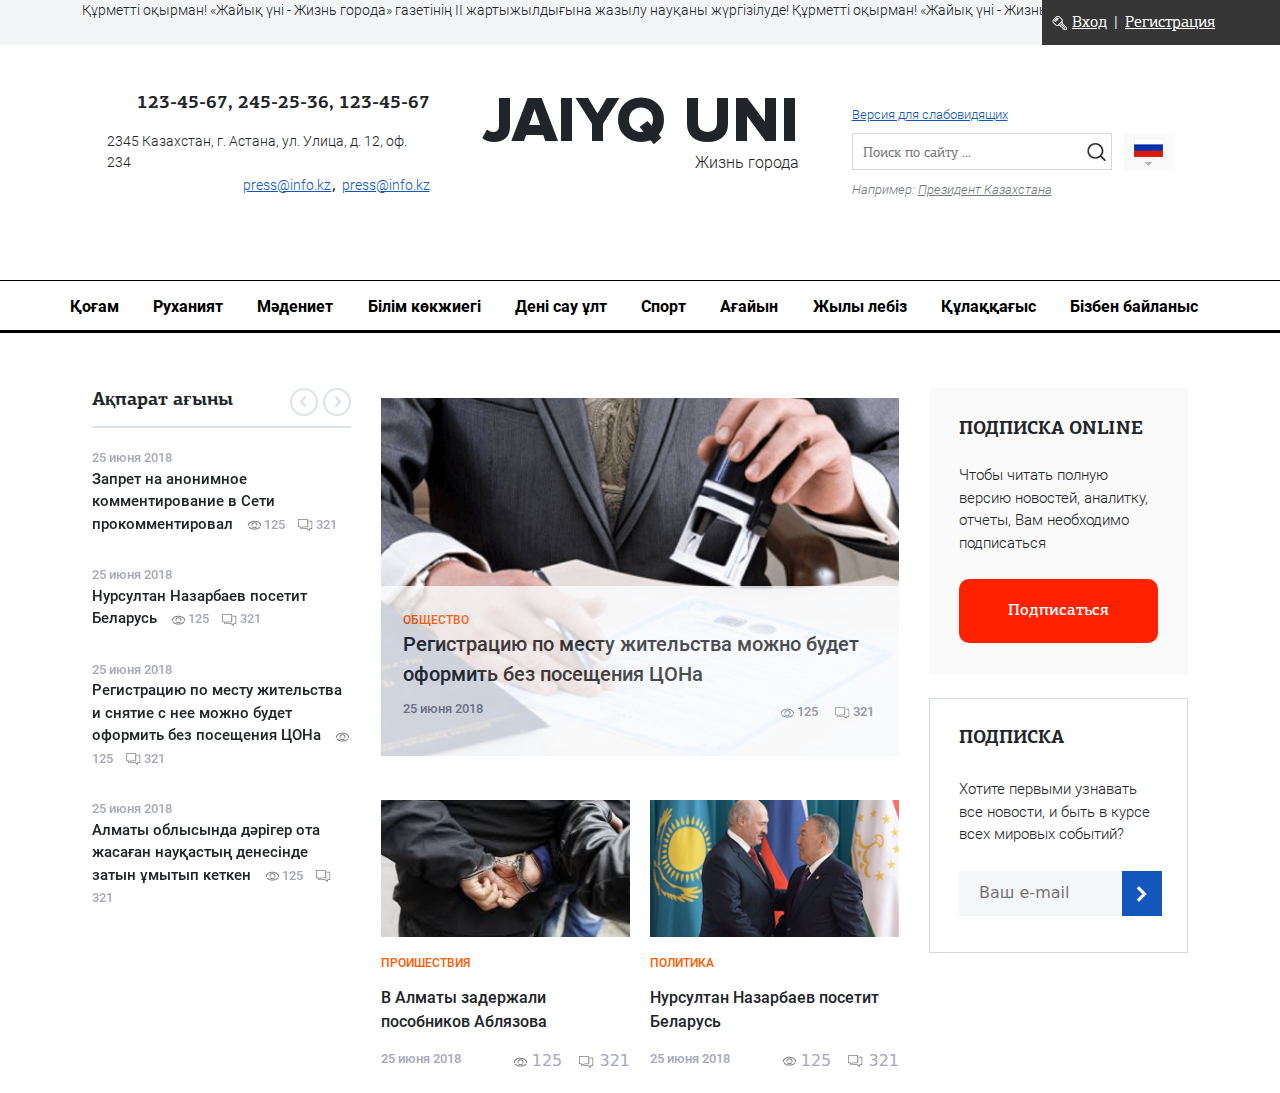
==== commit 561707ba: "first-screen" ====
--- a/docs/index.html
+++ b/docs/index.html
@@ -65,7 +65,7 @@
             <span class="navbar-toggler-icon"></span>
         </button>
         <div class="collapse navbar-collapse" id="navbarNav">
-            <ul class="navbar-nav">
+            <ul class="navbar-nav container">
                 <li class="nav-item">
                     <a class="nav-link" href="#">Қоғам</a>
                 </li>
--- a/docs/style.css
+++ b/docs/style.css
@@ -56,11 +56,15 @@
   margin: 36px 0 57px 0;
 }
 .navbar-nav {
+  width: 100%;
+  padding-top: 14px !important;
+  padding-bottom: 11px !important;
+  display: flex;
+  justify-content: space-between;
+}
+.navbar-collapse {
   border-top: 1px solid #000;
   border-bottom: 3px solid #000;
-  width: 100%;
-  padding-top: 14px !important;
-  padding-bottom: 11px !important;
 }
 .navbar-search {
   display: flex;
@@ -171,6 +175,10 @@
   font-weight: 300;
   font-size: 14px;
   margin: 0;
+  transition: color 0.1s;
+}
+.navbar-contacts__email a:hover {
+  color: #4282e0;
 }
 
 .nav-link {
@@ -179,9 +187,6 @@
   font-weight: 700;
   font-size: 16px;
   color: #000;
-}
-.nav-item {
-  margin-right: 40px;
 }
 .nav-item:last-child {
   margin-right: 0;
